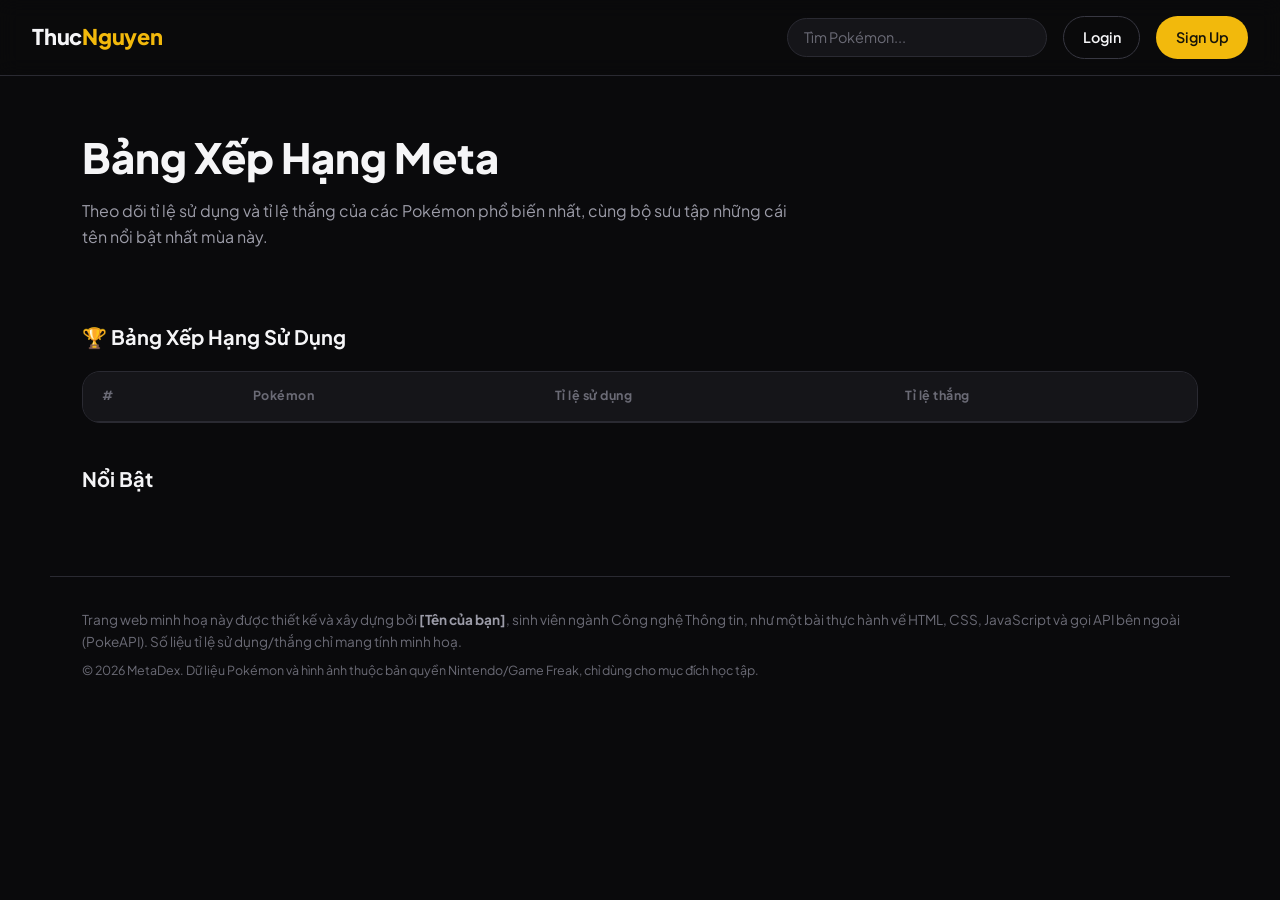
==== index.html @ 45393103 "1" ====
<!DOCTYPE html>
<html lang="vi">
<head>
<meta charset="UTF-8">
<meta name="viewport" content="width=device-width, initial-scale=1.0">
<title>MetaDex | Bảng Xếp Hạng Meta</title>
<meta name="description" content="Bảng xếp hạng tỉ lệ sử dụng và thẻ Pokémon nổi bật, dữ liệu lấy trực tiếp từ PokeAPI.">
<link rel="preconnect" href="https://fonts.googleapis.com">
<link rel="preconnect" href="https://fonts.gstatic.com" crossorigin>
<link href="https://fonts.googleapis.com/css2?family=Plus+Jakarta+Sans:wght@400;500;600;700;800&display=swap" rel="stylesheet">
<link rel="stylesheet" href="style.css">
</head>
<body>

  <header class="site-header">
    <a href="index.html" class="logo">Thuc<span>Nguyen</span></a>
    <div class="header-right">
      <div class="search-wrap">
        <input type="text" id="site-search" placeholder="Tìm Pokémon..." autocomplete="off">
        <div id="search-dropdown" class="search-dropdown"></div>
      </div>
      <a href="login.html" class="btn-ghost">Login</a>
      <a href="signup.html" class="btn-solid">Sign Up</a>
    </div>
  </header>

  <main>
    <section class="page-intro">
      <h1>Bảng Xếp Hạng Meta</h1>
      <p>Theo dõi tỉ lệ sử dụng và tỉ lệ thắng của các Pokémon phổ biến nhất, cùng bộ sưu tập những cái tên nổi bật nhất mùa này.</p>
    </section>

    <section class="leaderboard-section">
      <h2>🏆 Bảng Xếp Hạng Sử Dụng</h2>
      <div class="table-wrap">
        <table class="leaderboard-table">
          <thead>
            <tr>
              <th>#</th>
              <th>Pokémon</th>
              <th>Tỉ lệ sử dụng</th>
              <th>Tỉ lệ thắng</th>
            </tr>
          </thead>
          <tbody id="leaderboard-body">
            <tr id="leaderboard-loading"><td colspan="4" class="loading-text">Đang tải dữ liệu từ PokeAPI...</td></tr>
          </tbody>
        </table>
      </div>
    </section>

    <section class="featured-section">
      <h2>Nổi Bật</h2>
      <div id="featured-grid" class="featured-grid">
        <p class="loading-text">Đang tải...</p>
      </div>
    </section>
  </main>

  <footer class="site-footer">
    <p>Trang web minh hoạ này được thiết kế và xây dựng bởi <strong>[Tên của bạn]</strong>, sinh viên ngành Công nghệ Thông tin, như một bài thực hành về HTML, CSS, JavaScript và gọi API bên ngoài (PokeAPI). Số liệu tỉ lệ sử dụng/thắng chỉ mang tính minh hoạ.</p>
    <p class="footer-copyright">© 2026 MetaDex. Dữ liệu Pokémon và hình ảnh thuộc bản quyền Nintendo/Game Freak, chỉ dùng cho mục đích học tập.</p>
  </footer>

  <script src="data.js"></script>
  <script src="header-search.js"></script>
  <script src="home.js"></script>
</body>
</html>
---- style.css ----
/* ============================================================
   style.css — dùng chung cho tất cả các trang (index, pokemon,
   login, signup) để giao diện đồng nhất từ đầu đến cuối.
   ============================================================ */

:root {
  --bg: #0A0A0C;
  --bg-elevated: #151519;
  --bg-elevated-2: #1C1C22;
  --border: #2A2A32;
  --border-strong: #383842;
  --text-primary: #F5F5F7;
  --text-secondary: #9C9CA8;
  --text-tertiary: #6B6B76;
  --accent: #F2B90C;
  --accent-dim: rgba(242, 185, 12, 0.14);
  --accent-ink: #16140A;
  --good: #33D17A;
  --bad: #FF5C5C;
  --radius-sm: 6px;
  --radius-md: 10px;
  --radius-lg: 18px;
  --font-main: 'Plus Jakarta Sans', system-ui, -apple-system, sans-serif;
  --shadow-1: 0 12px 30px -14px rgba(0, 0, 0, 0.6);
}

/* ---------- Reset chung ---------- */
* { box-sizing: border-box; }
html { scroll-behavior: smooth; }
body, h1, h2, h3, p, ul, form { margin: 0; }
ul { padding: 0; list-style: none; }
img { max-width: 100%; display: block; }
button { font-family: inherit; }
a { color: inherit; text-decoration: none; }

body {
  background: var(--bg);
  color: var(--text-primary);
  font-family: var(--font-main);
  line-height: 1.6;
  -webkit-font-smoothing: antialiased;
}

/* ---------- Header (dùng chung mọi trang) ---------- */
.site-header {
  position: sticky;
  top: 0;
  z-index: 50;
  display: flex;
  align-items: center;
  justify-content: space-between;
  gap: 1.5rem;
  padding: 1rem 2rem;
  background: rgba(10, 10, 12, 0.9);
  backdrop-filter: blur(10px);
  border-bottom: 1px solid var(--border);
}
.site-header--auth { justify-content: flex-start; }

.logo { font-weight: 800; font-size: 1.35rem; letter-spacing: -0.01em; }
.logo span { color: var(--accent); }

.header-right { display: flex; align-items: center; gap: 1rem; }

.search-wrap { position: relative; width: 260px; }
#site-search {
  width: 100%;
  padding: 0.6rem 1rem;
  border-radius: 999px;
  border: 1px solid var(--border);
  background: var(--bg-elevated);
  color: var(--text-primary);
  font-family: inherit;
  font-size: 0.9rem;
  outline: none;
  transition: border-color 0.2s ease;
}
#site-search::placeholder { color: var(--text-tertiary); }
#site-search:focus { border-color: var(--accent); }

.search-dropdown {
  display: none;
  position: absolute;
  top: calc(100% + 8px);
  left: 0;
  right: 0;
  background: var(--bg-elevated);
  border: 1px solid var(--border);
  border-radius: var(--radius-md);
  overflow: hidden;
  overflow-y: auto;
  max-height: 320px;
  box-shadow: var(--shadow-1);
}
.search-dropdown.open { display: block; }
.search-item {
  display: flex;
  align-items: center;
  gap: 0.65rem;
  padding: 0.6rem 0.9rem;
  font-size: 0.9rem;
  transition: background 0.15s ease;
}
.search-item:hover, .search-item:focus-visible { background: var(--bg-elevated-2); }
.search-icon {
  width: 24px; height: 24px; object-fit: contain;
  background: var(--bg-elevated-2); border-radius: 6px;
}
.search-empty { padding: 0.75rem 0.9rem; color: var(--text-tertiary); font-size: 0.85rem; }

.btn-ghost, .btn-solid {
  padding: 0.55rem 1.15rem;
  border-radius: 999px;
  font-weight: 600;
  font-size: 0.9rem;
  border: 1px solid transparent;
  cursor: pointer;
  white-space: nowrap;
  display: inline-block;
  transition: transform 0.15s ease, border-color 0.15s ease, color 0.15s ease;
}
.btn-ghost { color: var(--text-primary); border-color: var(--border-strong); background: transparent; }
.btn-ghost:hover { border-color: var(--accent); color: var(--accent); }
.btn-solid { background: var(--accent); color: var(--accent-ink); }
.btn-solid:hover { transform: translateY(-1px); }
.btn-block { width: 100%; text-align: center; }

/* ---------- Bố cục trang chính ---------- */
main { max-width: 1180px; margin: 0 auto; padding: 0 2rem 4rem; }

.page-intro { padding: 3rem 0 2rem; }
.page-intro h1 { font-size: clamp(1.8rem, 3.5vw, 2.6rem); font-weight: 800; margin-bottom: 0.5rem; }
.page-intro p { color: var(--text-secondary); max-width: 60ch; }

.leaderboard-section, .featured-section { margin-top: 2.5rem; }
.leaderboard-section h2, .featured-section h2 { font-size: 1.25rem; font-weight: 700; margin-bottom: 1.1rem; }

/* ---------- Bảng xếp hạng ---------- */
.table-wrap {
  border: 1px solid var(--border);
  border-radius: var(--radius-lg);
  overflow: auto;
  max-height: 640px;
  background: var(--bg-elevated);
}
.leaderboard-table { width: 100%; border-collapse: collapse; min-width: 560px; }
.leaderboard-table thead th {
  position: sticky; top: 0;
  background: var(--bg-elevated);
  text-align: left;
  font-size: 0.78rem;
  letter-spacing: 0.04em;
  color: var(--text-tertiary);
  padding: 0.9rem 1.2rem;
  border-bottom: 1px solid var(--border);
}
.leaderboard-table td {
  padding: 0.75rem 1.2rem;
  border-bottom: 1px solid var(--border);
  font-size: 0.92rem;
}
.leaderboard-table tbody tr:last-child td { border-bottom: none; }
.leaderboard-table tbody tr:hover { background: var(--bg-elevated-2); }

.rank-badge {
  display: inline-flex; align-items: center; justify-content: center;
  width: 26px; height: 26px; border-radius: 50%;
  font-weight: 700; font-size: 0.8rem;
}
.rank-gold { background: var(--accent); color: var(--accent-ink); }
.rank-silver { background: #C7C7D1; color: #1A1A1E; }
.rank-bronze { background: #CD7F32; color: #1A1A1E; }
.rank-plain { color: var(--text-secondary); font-weight: 600; padding-left: 6px; }

.poke-row-link { display: flex; align-items: center; gap: 0.75rem; font-weight: 600; }
.poke-icon { width: 28px; height: 28px; object-fit: contain; }

.usage-cell { display: flex; align-items: center; gap: 0.6rem; }
.usage-bar { width: 90px; height: 6px; border-radius: 999px; background: var(--bg-elevated-2); overflow: hidden; }
.usage-bar-fill { height: 100%; background: var(--accent); border-radius: 999px; }

.win-rate { font-weight: 700; }
.win-good { color: var(--good); }
.win-bad { color: var(--bad); }

.loading-text { color: var(--text-tertiary); padding: 1.5rem; text-align: center; }

/* ---------- Lưới thẻ nổi bật ---------- */
.featured-grid { display: grid; grid-template-columns: repeat(4, 1fr); gap: 1.5rem; }
.poke-card {
  --type-color: #888;
  display: block;
  background: var(--bg-elevated);
  border: 1px solid var(--border);
  border-radius: var(--radius-lg);
  overflow: hidden;
  transition: border-color 0.2s ease, box-shadow 0.2s ease, transform 0.2s ease;
}
.poke-card:hover, .poke-card:focus-visible {
  border-color: var(--type-color);
  box-shadow: 0 0 0 1px var(--type-color), 0 16px 32px -18px var(--type-color);
  transform: translateY(-3px);
}
.poke-card-media {
  aspect-ratio: 1 / 1;
  display: flex; align-items: center; justify-content: center;
  background: radial-gradient(circle at 50% 40%, var(--bg-elevated-2), var(--bg-elevated));
  padding: 1rem;
}
.poke-card-media img { width: 100%; height: 100%; object-fit: contain; }
.poke-card-body { padding: 1rem 1.1rem 1.2rem; }
.poke-card-body h3 { font-size: 1.05rem; font-weight: 700; margin-bottom: 0.6rem; }
.poke-card-tags { display: flex; align-items: center; justify-content: space-between; gap: 0.5rem; }

.type-badge {
  display: inline-block;
  padding: 0.2rem 0.6rem;
  border-radius: 999px;
  font-size: 0.72rem;
  font-weight: 700;
  letter-spacing: 0.02em;
}
.rank-tag {
  font-size: 0.72rem; font-weight: 600;
  color: var(--text-tertiary);
  background: var(--bg-elevated-2);
  padding: 0.2rem 0.6rem;
  border-radius: 999px;
}

/* ---------- Trang chi tiết ---------- */
.detail-main { padding-top: 2rem; }
.back-link {
  display: inline-flex; align-items: center; gap: 0.4rem;
  color: var(--text-secondary); font-weight: 600; font-size: 0.9rem;
  margin-bottom: 1.5rem;
}
.back-link:hover { color: var(--accent); }

.detail-grid { display: grid; grid-template-columns: 340px 1fr; gap: 1.75rem; align-items: start; }
.panel {
  background: var(--bg-elevated);
  border: 1px solid var(--border);
  border-radius: var(--radius-lg);
  padding: 1.75rem;
}
.stat-panel { text-align: center; }
.detail-name { font-size: 1.7rem; font-weight: 800; }
.detail-dex { color: var(--text-tertiary); font-weight: 600; font-size: 0.9rem; }
.detail-art { width: 200px; height: 200px; object-fit: contain; margin: 1rem auto; }
.detail-types { display: flex; justify-content: center; gap: 0.5rem; margin-bottom: 1.5rem; }

.stat-bars { display: flex; flex-direction: column; gap: 0.65rem; text-align: left; }
.stat-row { display: grid; grid-template-columns: 42px 1fr 34px; align-items: center; gap: 0.75rem; }
.stat-label { font-size: 0.78rem; font-weight: 700; color: var(--text-tertiary); }
.stat-bar { height: 8px; border-radius: 999px; background: var(--bg-elevated-2); overflow: hidden; }
.stat-bar-fill { height: 100%; background: var(--accent); border-radius: 999px; }
.stat-value { font-size: 0.85rem; font-weight: 700; text-align: right; }

.analysis-panel h2 { font-size: 1.15rem; font-weight: 700; margin-bottom: 1rem; }
.analysis-stats-row {
  display: flex; gap: 2rem;
  margin-bottom: 1.25rem; padding-bottom: 1.25rem;
  border-bottom: 1px solid var(--border);
}
.mini-label { display: block; font-size: 0.75rem; color: var(--text-tertiary); margin-bottom: 0.25rem; }
.analysis-panel p { color: var(--text-secondary); line-height: 1.75; }
.analysis-panel code { background: var(--bg-elevated-2); padding: 0.1rem 0.4rem; border-radius: 4px; font-size: 0.85em; }

/* ---------- Form đăng nhập / đăng ký ---------- */
.auth-main {
  min-height: calc(100vh - 220px);
  display: flex; align-items: center; justify-content: center;
  padding: 3rem 1.5rem;
}
.auth-card {
  width: 100%; max-width: 380px;
  background: var(--bg-elevated);
  border: 1px solid var(--border);
  border-radius: var(--radius-lg);
  padding: 2.25rem;
}
.auth-card h1 { font-size: 1.5rem; font-weight: 800; margin-bottom: 0.35rem; }
.auth-subtitle { color: var(--text-secondary); margin-bottom: 1.75rem; font-size: 0.9rem; }
.auth-card form { display: flex; flex-direction: column; }
.auth-card label { font-size: 0.82rem; font-weight: 600; color: var(--text-secondary); margin-top: 0.9rem; margin-bottom: 0.35rem; }
.auth-card input {
  padding: 0.65rem 0.85rem;
  border-radius: var(--radius-sm);
  border: 1px solid var(--border);
  background: var(--bg);
  color: var(--text-primary);
  font-family: inherit;
  font-size: 0.92rem;
  outline: none;
}
.auth-card input:focus { border-color: var(--accent); }
.auth-card button { margin-top: 1.5rem; }
.auth-message {
  display: none;
  margin-top: 1rem;
  padding: 0.75rem 1rem;
  border-radius: var(--radius-sm);
  background: var(--accent-dim);
  color: var(--accent);
  font-size: 0.85rem;
  line-height: 1.5;
}
.auth-message.show { display: block; }
.auth-message.error { background: rgba(255, 92, 92, 0.12); color: var(--bad); }
.auth-switch { margin-top: 1.5rem; text-align: center; font-size: 0.88rem; color: var(--text-secondary); }
.auth-switch a { color: var(--accent); font-weight: 600; }

/* ---------- Footer (dùng chung mọi trang) ---------- */
.site-footer {
  border-top: 1px solid var(--border);
  padding: 2rem;
  max-width: 1180px;
  margin: 0 auto;
  color: var(--text-tertiary);
  font-size: 0.85rem;
  display: flex;
  flex-direction: column;
  gap: 0.5rem;
}
.site-footer strong { color: var(--text-secondary); }
.footer-copyright { font-size: 0.78rem; }

/* ---------- Responsive ---------- */
@media (max-width: 1024px) {
  .featured-grid { grid-template-columns: repeat(2, 1fr); }
  .detail-grid { grid-template-columns: 1fr; }
}
@media (max-width: 640px) {
  .site-header { flex-wrap: wrap; padding: 1rem; }
  .header-right { width: 100%; justify-content: space-between; }
  .search-wrap { width: 100%; order: 3; margin-top: 0.75rem; }
  main { padding: 0 1.25rem 3rem; }
  .featured-grid { grid-template-columns: 1fr; }
}

/* ---------- Trợ năng: focus rõ ràng + tôn trọng reduced motion ---------- */
a:focus-visible, button:focus-visible, input:focus-visible {
  outline: 2px solid var(--accent);
  outline-offset: 2px;
}
@media (prefers-reduced-motion: reduce) {
  html { scroll-behavior: auto; }
  *, *::before, *::after {
    transition-duration: 0.001ms !important;
    animation-duration: 0.001ms !important;
  }
}
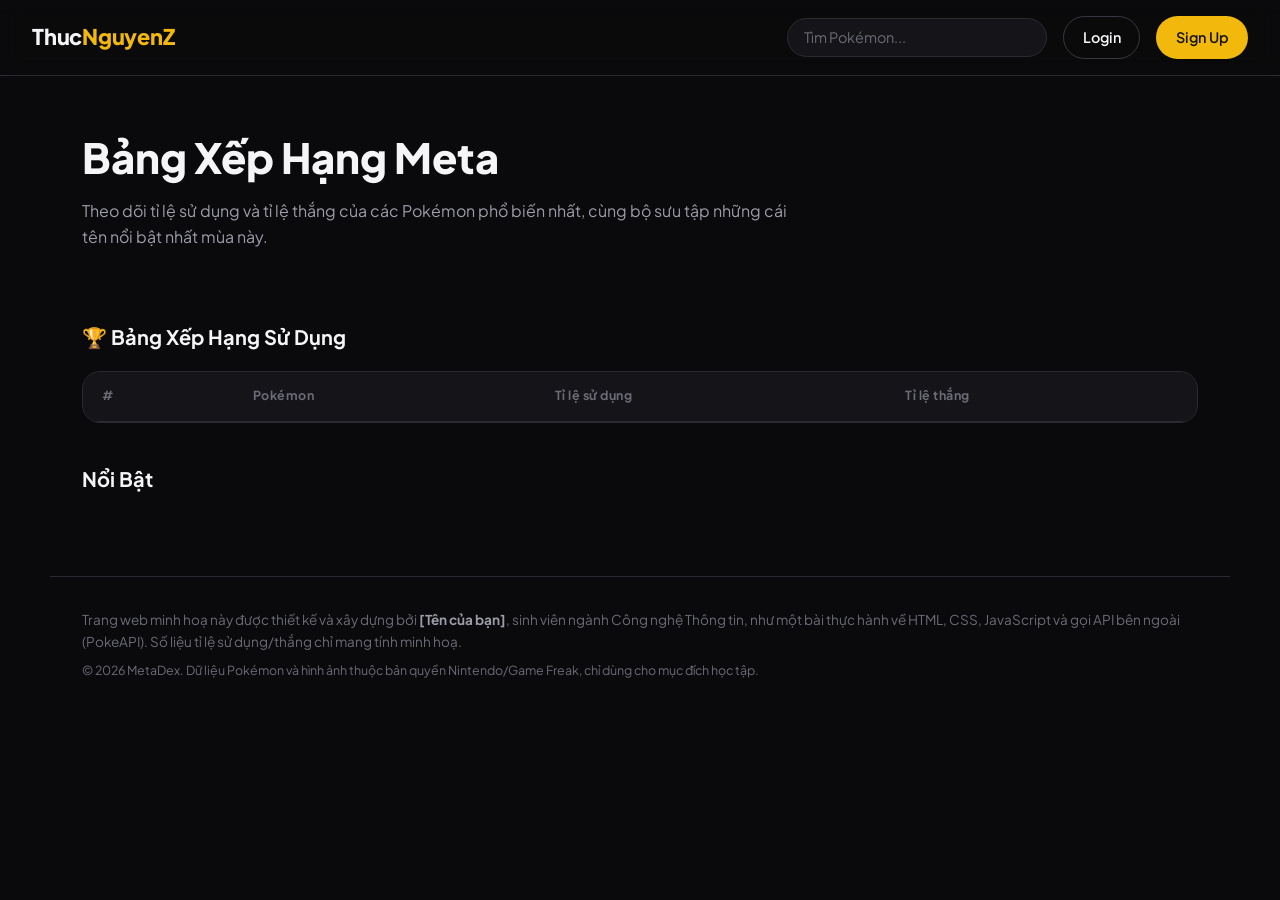
==== commit d1b8479a: "1" ====
--- a/index.html
+++ b/index.html
@@ -13,7 +13,7 @@
 <body>
 
   <header class="site-header">
-    <a href="index.html" class="logo">Thuc<span>Nguyen</span></a>
+    <a href="index.html" class="logo">Thuc<span>NguyenZ</span></a>
     <div class="header-right">
       <div class="search-wrap">
         <input type="text" id="site-search" placeholder="Tìm Pokémon..." autocomplete="off">
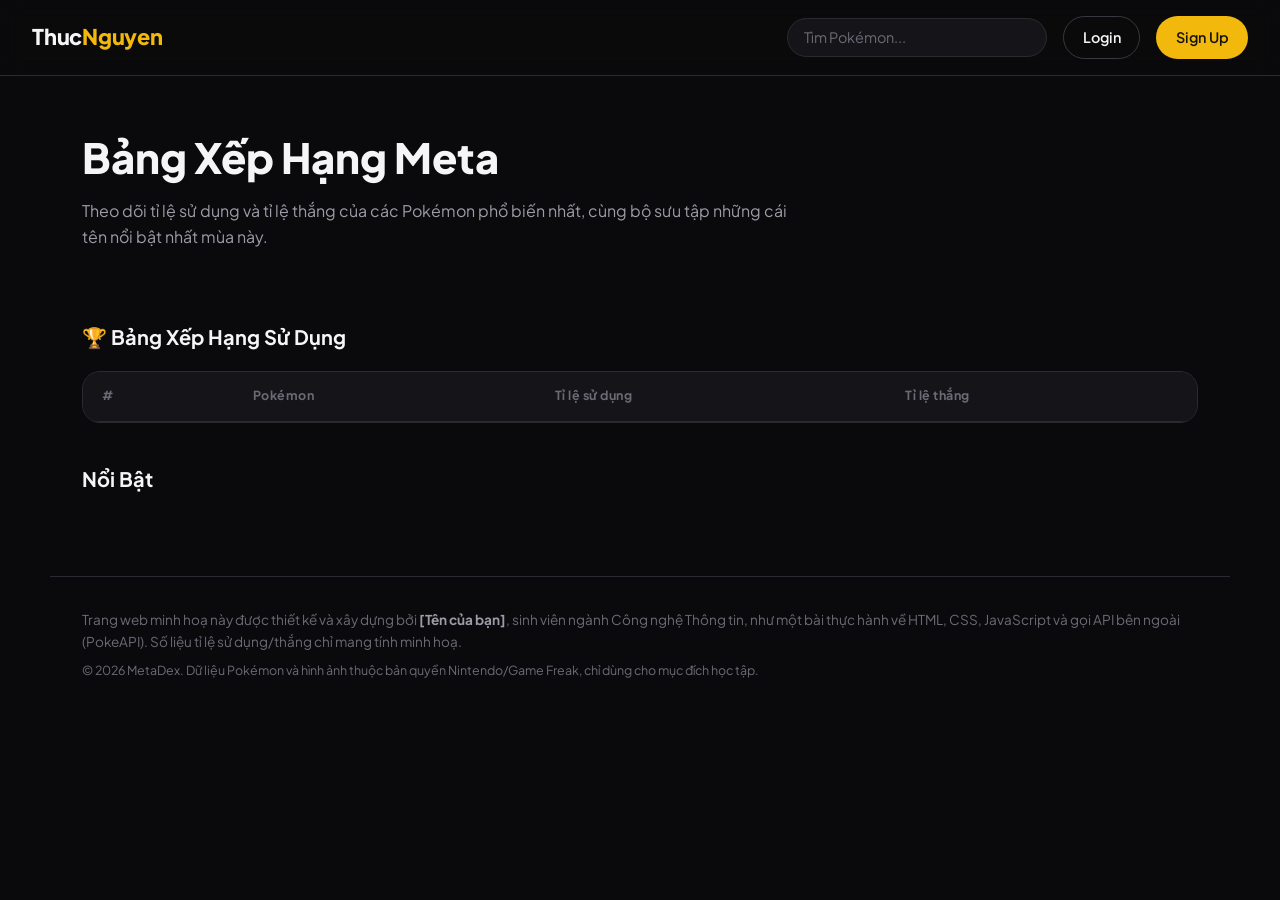
==== commit a881de42: "1" ====
--- a/index.html
+++ b/index.html
@@ -3,7 +3,7 @@
 <head>
 <meta charset="UTF-8">
 <meta name="viewport" content="width=device-width, initial-scale=1.0">
-<title>MetaDex | Bảng Xếp Hạng Meta</title>
+<title>ThucNguyen | Bảng Xếp Hạng Meta</title>
 <meta name="description" content="Bảng xếp hạng tỉ lệ sử dụng và thẻ Pokémon nổi bật, dữ liệu lấy trực tiếp từ PokeAPI.">
 <link rel="preconnect" href="https://fonts.googleapis.com">
 <link rel="preconnect" href="https://fonts.gstatic.com" crossorigin>
@@ -13,7 +13,7 @@
 <body>
 
   <header class="site-header">
-    <a href="index.html" class="logo">Thuc<span>NguyenZ</span></a>
+    <a href="index.html" class="logo">Thuc<span>Nguyen</span></a>
     <div class="header-right">
       <div class="search-wrap">
         <input type="text" id="site-search" placeholder="Tìm Pokémon..." autocomplete="off">
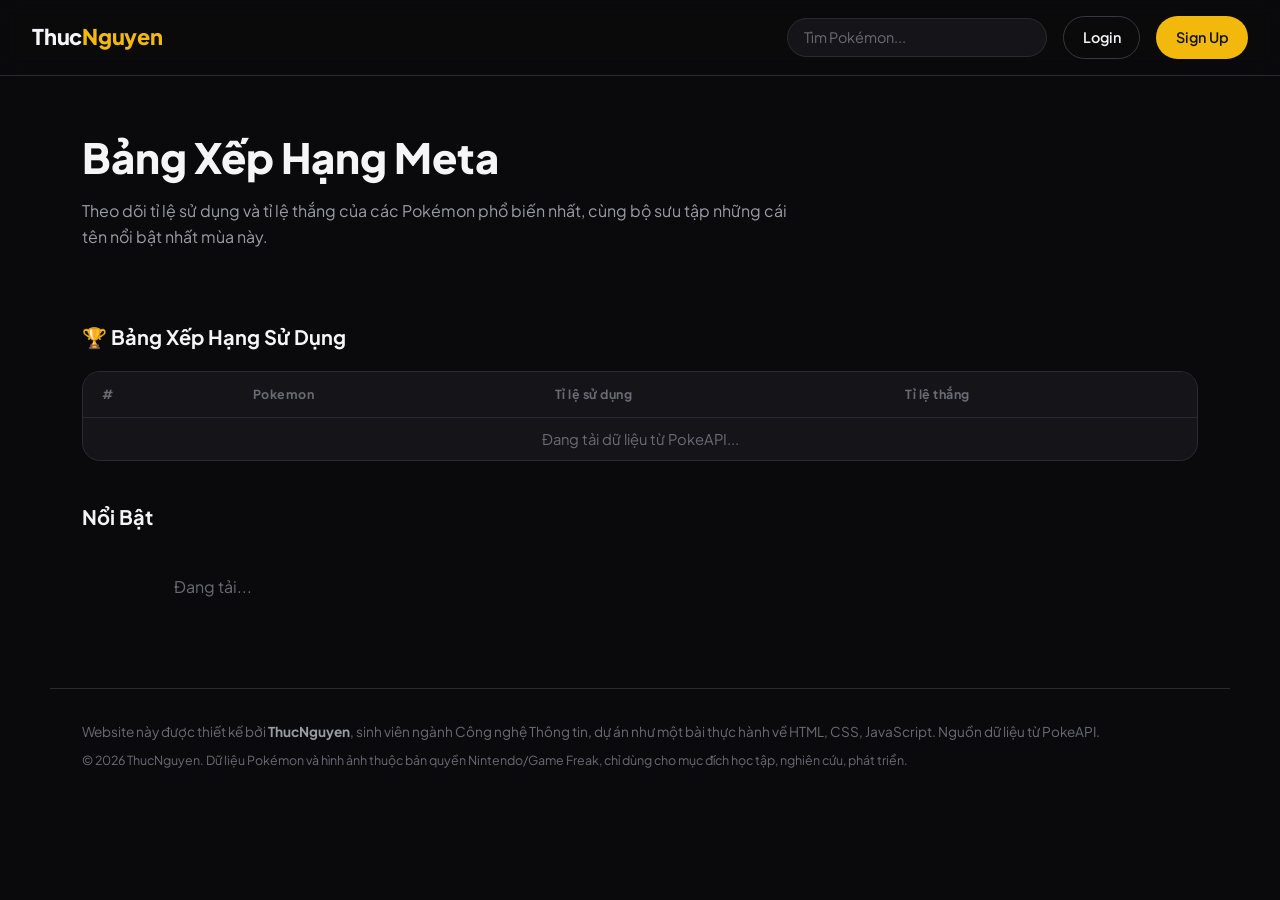
==== commit 95dcea9f: "1" ====
--- a/index.html
+++ b/index.html
@@ -1,10 +1,10 @@
-<!DOCTYPE html>
+<html>
 <html lang="vi">
 <head>
 <meta charset="UTF-8">
 <meta name="viewport" content="width=device-width, initial-scale=1.0">
 <title>ThucNguyen | Bảng Xếp Hạng Meta</title>
-<meta name="description" content="Bảng xếp hạng tỉ lệ sử dụng và thẻ Pokémon nổi bật, dữ liệu lấy trực tiếp từ PokeAPI.">
+<meta name="description" content="Bảng xếp hạng tỉ lệ sử dụng và Pokemon nổi bật, dữ liệu lấy trực tiếp từ PokeAPI.">
 <link rel="preconnect" href="https://fonts.googleapis.com">
 <link rel="preconnect" href="https://fonts.gstatic.com" crossorigin>
 <link href="https://fonts.googleapis.com/css2?family=Plus+Jakarta+Sans:wght@400;500;600;700;800&display=swap" rel="stylesheet">
@@ -37,7 +37,7 @@
           <thead>
             <tr>
               <th>#</th>
-              <th>Pokémon</th>
+              <th>Pokemon</th>
               <th>Tỉ lệ sử dụng</th>
               <th>Tỉ lệ thắng</th>
             </tr>
@@ -58,8 +58,8 @@
   </main>
 
   <footer class="site-footer">
-    <p>Trang web minh hoạ này được thiết kế và xây dựng bởi <strong>[Tên của bạn]</strong>, sinh viên ngành Công nghệ Thông tin, như một bài thực hành về HTML, CSS, JavaScript và gọi API bên ngoài (PokeAPI). Số liệu tỉ lệ sử dụng/thắng chỉ mang tính minh hoạ.</p>
-    <p class="footer-copyright">© 2026 MetaDex. Dữ liệu Pokémon và hình ảnh thuộc bản quyền Nintendo/Game Freak, chỉ dùng cho mục đích học tập.</p>
+    <p>Website này được thiết kế bởi <strong>ThucNguyen</strong>, sinh viên ngành Công nghệ Thông tin, dự án như một bài thực hành về HTML, CSS, JavaScript. Nguồn dữ liệu từ PokeAPI.</p>
+    <p class="footer-copyright">© 2026 ThucNguyen. Dữ liệu Pokémon và hình ảnh thuộc bản quyền Nintendo/Game Freak, chỉ dùng cho mục đích học tập, nghiên cứu, phát triển.</p>
   </footer>
 
   <script src="data.js"></script>
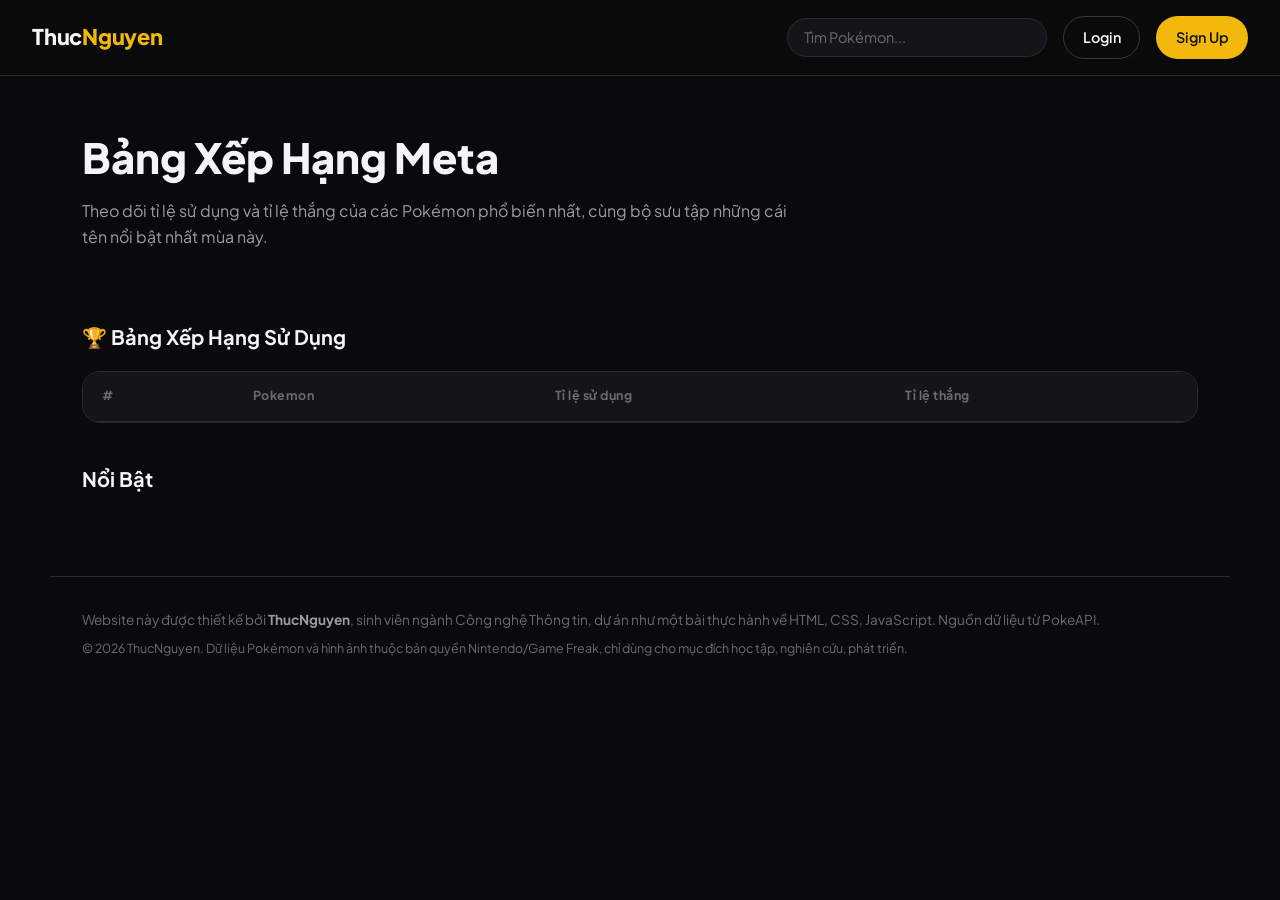
==== commit 762c774a: "1" ====
--- a/index.html
+++ b/index.html
@@ -1,4 +1,4 @@
-<html>
+<!DOCTYPE html>
 <html lang="vi">
 <head>
 <meta charset="UTF-8">
--- a/style.css
+++ b/style.css
@@ -211,6 +211,7 @@
 .poke-card-body { padding: 1rem 1.1rem 1.2rem; }
 .poke-card-body h3 { font-size: 1.05rem; font-weight: 700; margin-bottom: 0.6rem; }
 .poke-card-tags { display: flex; align-items: center; justify-content: space-between; gap: 0.5rem; }
+.type-badges { display: flex; gap: 0.4rem; flex-wrap: wrap; }
 
 .type-badge {
   display: inline-block;
@@ -266,6 +267,72 @@
 .mini-label { display: block; font-size: 0.75rem; color: var(--text-tertiary); margin-bottom: 0.25rem; }
 .analysis-panel p { color: var(--text-secondary); line-height: 1.75; }
 .analysis-panel code { background: var(--bg-elevated-2); padding: 0.1rem 0.4rem; border-radius: 4px; font-size: 0.85em; }
+
+/* ---------- Đội hình đề xuất (team.js) ---------- */
+.team-section { margin-top: 2.25rem; }
+.team-section h2 { font-size: 1.25rem; font-weight: 700; margin-bottom: 1.1rem; }
+.team-panel { padding: 1.75rem; }
+
+.team-icons { display: flex; flex-wrap: wrap; gap: 0.75rem; margin-bottom: 1.5rem; }
+.team-icon {
+  width: 64px; height: 64px;
+  padding: 8px;
+  border-radius: var(--radius-md);
+  border: 2px solid var(--border);
+  background: var(--bg-elevated-2);
+  cursor: pointer;
+  transition: border-color 0.2s ease, background 0.2s ease, transform 0.15s ease;
+}
+.team-icon img { width: 100%; height: 100%; object-fit: contain; }
+.team-icon:hover { border-color: var(--border-strong); transform: translateY(-2px); }
+.team-icon.active { border-color: var(--accent); background: var(--accent-dim); }
+
+.team-info { min-height: 110px; animation: teamFadeIn 0.25s ease; }
+@keyframes teamFadeIn {
+  from { opacity: 0; transform: translateY(4px); }
+  to { opacity: 1; transform: translateY(0); }
+}
+.team-overview { color: var(--text-secondary); line-height: 1.75; }
+.team-empty { color: var(--text-tertiary); font-size: 0.9rem; line-height: 1.7; }
+.team-empty code {
+  background: var(--bg-elevated-2);
+  padding: 0.1rem 0.4rem;
+  border-radius: 4px;
+  font-size: 0.85em;
+}
+
+.set-header { display: flex; align-items: center; gap: 0.65rem; margin-bottom: 1.35rem; }
+.set-icon { width: 34px; height: 34px; object-fit: contain; }
+.set-header h3 { font-size: 1.05rem; font-weight: 700; }
+
+.set-grid {
+  display: grid;
+  grid-template-columns: repeat(2, 1fr);
+  gap: 1.1rem 2rem;
+  margin-bottom: 1.35rem;
+  padding-bottom: 1.35rem;
+  border-bottom: 1px solid var(--border);
+}
+.set-item { display: flex; align-items: center; gap: 0.45rem; font-weight: 700; }
+.item-icon { width: 22px; height: 22px; object-fit: contain; }
+
+.moveset-grid {
+  display: grid;
+  grid-template-columns: repeat(2, 1fr);
+  gap: 0.65rem;
+  margin-bottom: 1.35rem;
+}
+.move-box {
+  background: var(--bg-elevated-2);
+  border: 1px solid var(--border);
+  border-radius: var(--radius-sm);
+  padding: 0.65rem 0.9rem;
+  font-size: 0.9rem;
+  font-weight: 600;
+  text-align: center;
+}
+
+.set-analysis { color: var(--text-secondary); line-height: 1.75; }
 
 /* ---------- Form đăng nhập / đăng ký ---------- */
 .auth-main {
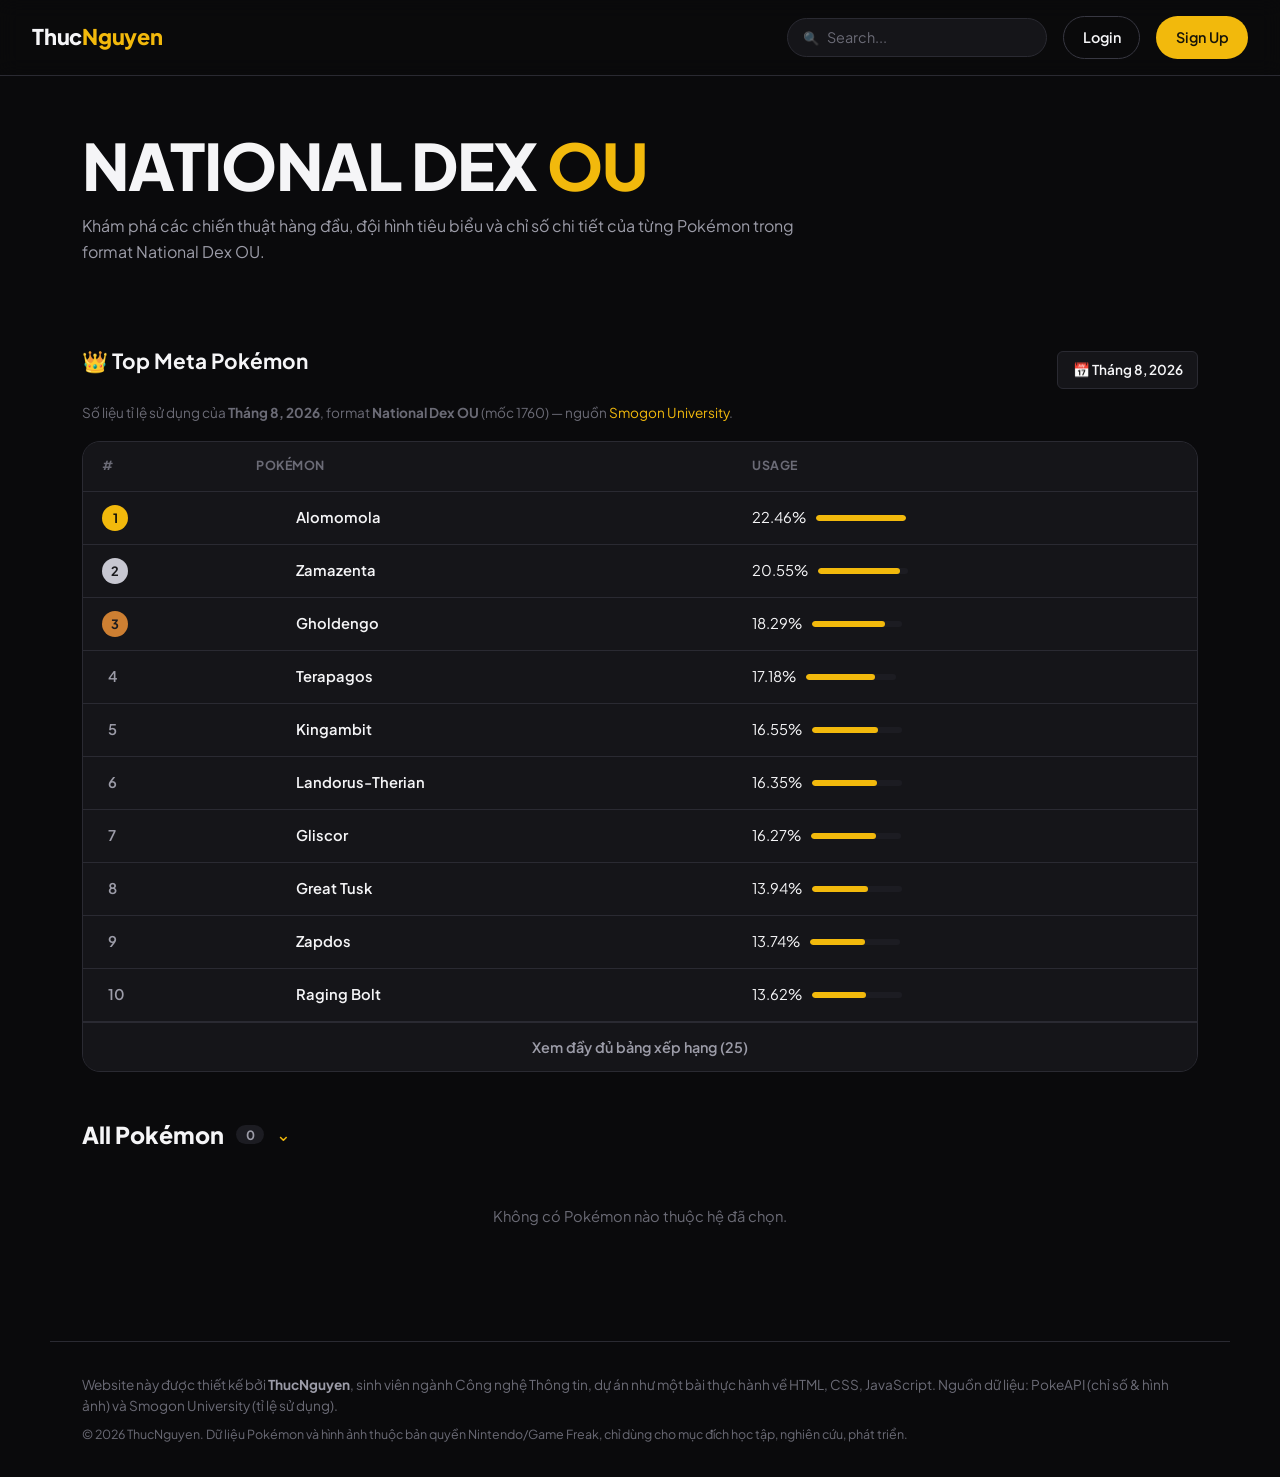
==== commit da28c625: "1" ====
--- a/index.html
+++ b/index.html
@@ -3,8 +3,8 @@
 <head>
 <meta charset="UTF-8">
 <meta name="viewport" content="width=device-width, initial-scale=1.0">
-<title>ThucNguyen | Bảng Xếp Hạng Meta</title>
-<meta name="description" content="Bảng xếp hạng tỉ lệ sử dụng và Pokemon nổi bật, dữ liệu lấy trực tiếp từ PokeAPI.">
+<title>ThucNguyen | National Dex OU</title>
+<meta name="description" content="Bảng xếp hạng tỉ lệ sử dụng National Dex OU và thư viện Pokémon, dữ liệu từ Smogon và PokeAPI.">
 <link rel="preconnect" href="https://fonts.googleapis.com">
 <link rel="preconnect" href="https://fonts.gstatic.com" crossorigin>
 <link href="https://fonts.googleapis.com/css2?family=Plus+Jakarta+Sans:wght@400;500;600;700;800&display=swap" rel="stylesheet">
@@ -16,7 +16,8 @@
     <a href="index.html" class="logo">Thuc<span>Nguyen</span></a>
     <div class="header-right">
       <div class="search-wrap">
-        <input type="text" id="site-search" placeholder="Tìm Pokémon..." autocomplete="off">
+        <span class="search-icon-lead" aria-hidden="true">🔍</span>
+        <input type="text" id="site-search" placeholder="Search..." autocomplete="off">
         <div id="search-dropdown" class="search-dropdown"></div>
       </div>
       <a href="login.html" class="btn-ghost">Login</a>
@@ -25,40 +26,69 @@
   </header>
 
   <main>
-    <section class="page-intro">
-      <h1>Bảng Xếp Hạng Meta</h1>
-      <p>Theo dõi tỉ lệ sử dụng và tỉ lệ thắng của các Pokémon phổ biến nhất, cùng bộ sưu tập những cái tên nổi bật nhất mùa này.</p>
+    <!-- Tiêu đề lớn đầu trang -->
+    <section class="hero">
+      <h1 class="hero-title">NATIONAL DEX <span>OU</span></h1>
+      <p class="hero-sub">Khám phá các chiến thuật hàng đầu, đội hình tiêu biểu và chỉ số chi tiết của từng Pokémon trong format National Dex OU.</p>
     </section>
 
+    <!-- Bảng xếp hạng tỉ lệ sử dụng -->
     <section class="leaderboard-section">
-      <h2>🏆 Bảng Xếp Hạng Sử Dụng</h2>
+      <div class="section-head">
+        <h2>👑 Top Meta Pokémon</h2>
+        <span class="month-chip">📅 Tháng 8, 2026</span>
+      </div>
+      <p class="section-note" id="usage-note"></p>
+
       <div class="table-wrap">
         <table class="leaderboard-table">
           <thead>
             <tr>
               <th>#</th>
-              <th>Pokemon</th>
-              <th>Tỉ lệ sử dụng</th>
-              <th>Tỉ lệ thắng</th>
+              <th>POKÉMON</th>
+              <th>USAGE</th>
             </tr>
           </thead>
           <tbody id="leaderboard-body">
-            <tr id="leaderboard-loading"><td colspan="4" class="loading-text">Đang tải dữ liệu từ PokeAPI...</td></tr>
+            <tr id="leaderboard-loading"><td colspan="3" class="loading-text">Đang tải dữ liệu từ PokeAPI...</td></tr>
           </tbody>
         </table>
+        <button type="button" id="rankings-toggle" class="rankings-toggle">Xem đầy đủ bảng xếp hạng</button>
       </div>
     </section>
 
-    <section class="featured-section">
-      <h2>Nổi Bật</h2>
+    <!--
+      Khối "All Pokémon": bấm tiêu đề để mở ra bộ lọc theo hệ.
+      Tích vào ô vuông của một hệ → lưới bên dưới chỉ còn Pokémon thuộc hệ đó.
+    -->
+    <section class="featured-section" id="all-pokemon-section">
+      <button type="button" id="all-pokemon-toggle" class="all-toggle" aria-expanded="false">
+        <span class="all-toggle-label">All Pokémon</span>
+        <span class="count-pill" id="all-pokemon-count">0</span>
+        <span class="chevron" aria-hidden="true">⌃</span>
+      </button>
+
+      <div class="filter-panel">
+        <button type="button" id="clear-filters" class="clear-filters">✕ Xoá toàn bộ bộ lọc</button>
+        <div class="filter-group">
+          <div class="filter-group-head">
+            <span class="branch" aria-hidden="true">↳</span>
+            <strong>Type</strong>
+            <span class="count-pill" id="type-filter-count">0</span>
+          </div>
+          <div class="type-list" id="type-list"></div>
+        </div>
+      </div>
+
       <div id="featured-grid" class="featured-grid">
         <p class="loading-text">Đang tải...</p>
       </div>
+      <p id="grid-empty" class="grid-empty">Không có Pokémon nào thuộc hệ đã chọn.</p>
     </section>
   </main>
 
   <footer class="site-footer">
-    <p>Website này được thiết kế bởi <strong>ThucNguyen</strong>, sinh viên ngành Công nghệ Thông tin, dự án như một bài thực hành về HTML, CSS, JavaScript. Nguồn dữ liệu từ PokeAPI.</p>
+    <p>Website này được thiết kế bởi <strong>ThucNguyen</strong>, sinh viên ngành Công nghệ Thông tin, dự án như một bài thực hành về HTML, CSS, JavaScript. Nguồn dữ liệu: PokeAPI (chỉ số &amp; hình ảnh) và Smogon University (tỉ lệ sử dụng).</p>
     <p class="footer-copyright">© 2026 ThucNguyen. Dữ liệu Pokémon và hình ảnh thuộc bản quyền Nintendo/Game Freak, chỉ dùng cho mục đích học tập, nghiên cứu, phát triển.</p>
   </footer>
 
--- a/style.css
+++ b/style.css
@@ -76,6 +76,12 @@
   transition: border-color 0.2s ease;
 }
 #site-search::placeholder { color: var(--text-tertiary); }
+.search-icon-lead {
+  position: absolute; left: 0.95rem; top: 50%;
+  transform: translateY(-50%);
+  font-size: 0.82rem; opacity: 0.5; pointer-events: none;
+}
+.search-wrap #site-search { padding-left: 2.4rem; }
 #site-search:focus { border-color: var(--accent); }
 
 .search-dropdown {
@@ -185,154 +191,354 @@
 
 .loading-text { color: var(--text-tertiary); padding: 1.5rem; text-align: center; }
 
-/* ---------- Lưới thẻ nổi bật ---------- */
-.featured-grid { display: grid; grid-template-columns: repeat(4, 1fr); gap: 1.5rem; }
+/* ---------- Hero đầu trang ---------- */
+.hero { padding: 3.5rem 0 2.5rem; }
+.hero-title {
+  font-size: clamp(2.2rem, 6vw, 4rem);
+  font-weight: 800;
+  letter-spacing: -0.02em;
+  line-height: 1.05;
+  margin-bottom: 0.9rem;
+}
+.hero-title span { color: var(--accent); }
+.hero-sub { color: var(--text-secondary); max-width: 62ch; }
+
+/* ---------- Đầu mục + ghi chú nguồn ---------- */
+.section-head {
+  display: flex; align-items: center; justify-content: space-between;
+  gap: 1rem; flex-wrap: wrap; margin-bottom: 0.4rem;
+}
+.section-head h2 { font-size: 1.3rem; font-weight: 700; }
+.month-chip {
+  background: var(--bg-elevated); border: 1px solid var(--border);
+  border-radius: var(--radius-sm); padding: 0.45rem 0.9rem;
+  font-size: 0.85rem; font-weight: 600; white-space: nowrap;
+}
+.section-note { color: var(--text-tertiary); font-size: 0.85rem; margin-bottom: 1.1rem; }
+.section-note a { color: var(--accent); }
+
+/* ---------- Bảng xếp hạng: mở rộng / thu gọn ---------- */
+.leaderboard-table tbody tr.row-hidden { display: none; }
+.leaderboard-table tbody tr.row-hidden.row-shown { display: table-row; }
+
+.rankings-toggle {
+  width: 100%;
+  padding: 0.95rem;
+  background: var(--bg-elevated);
+  border: none;
+  border-top: 1px solid var(--border);
+  color: var(--text-secondary);
+  font-size: 0.9rem; font-weight: 600;
+  cursor: pointer;
+  transition: color 0.2s ease, background 0.2s ease;
+}
+.rankings-toggle:hover { color: var(--accent); background: var(--bg-elevated-2); }
+
+/* ---------- Khối "All Pokémon" + bộ lọc theo hệ ---------- */
+.all-toggle {
+  display: flex; align-items: center; gap: 0.75rem;
+  background: none; border: none; padding: 0;
+  color: var(--text-primary); cursor: pointer; margin-bottom: 0.5rem;
+}
+.all-toggle-label { font-size: 1.45rem; font-weight: 800; }
+.count-pill {
+  background: var(--bg-elevated-2); color: var(--text-secondary);
+  border-radius: 999px; padding: 0.1rem 0.6rem;
+  font-size: 0.8rem; font-weight: 700;
+}
+.count-pill.has-filters { background: var(--accent); color: var(--accent-ink); }
+.all-toggle .chevron {
+  color: var(--accent); font-size: 1.1rem;
+  transition: transform 0.25s ease; transform: rotate(180deg);
+}
+#all-pokemon-section.open .all-toggle .chevron { transform: rotate(0deg); }
+
+/* Bảng lọc: mặc định đóng, mở khi bấm "All Pokémon" */
+.filter-panel {
+  max-height: 0; overflow: hidden; opacity: 0;
+  transition: max-height 0.35s ease, opacity 0.25s ease, margin 0.3s ease;
+}
+#all-pokemon-section.open .filter-panel {
+  max-height: 460px; opacity: 1; margin-bottom: 1.75rem;
+}
+.clear-filters {
+  background: none; border: none; padding: 0.2rem 0;
+  color: var(--text-tertiary); font-size: 0.85rem; cursor: pointer;
+}
+.clear-filters:hover { color: var(--bad); }
+
+.filter-group { margin-top: 0.75rem; padding-left: 0.5rem; }
+.filter-group-head {
+  display: flex; align-items: center; gap: 0.5rem; margin-bottom: 0.6rem;
+}
+.branch { color: var(--accent); font-weight: 700; }
+
+.type-list {
+  max-height: 236px; overflow-y: auto;
+  border: 1px solid var(--border); border-radius: var(--radius-md);
+  background: var(--bg-elevated); padding: 0.4rem;
+  max-width: 340px;
+}
+.type-row {
+  display: grid; grid-template-columns: auto auto 1fr auto;
+  align-items: center; gap: 0.65rem;
+  padding: 0.4rem 0.6rem; border-radius: var(--radius-sm);
+  cursor: pointer; transition: background 0.15s ease;
+}
+.type-row:hover { background: var(--bg-elevated-2); }
+.type-row input {
+  width: 17px; height: 17px; cursor: pointer;
+  accent-color: var(--accent); margin: 0;
+}
+.type-dot { width: 9px; height: 9px; border-radius: 50%; }
+.type-name { font-size: 0.9rem; font-weight: 500; }
+.type-count { color: var(--text-tertiary); font-size: 0.82rem; }
+
+.grid-empty {
+  display: none; text-align: center; color: var(--text-tertiary);
+  padding: 3rem 1rem; font-size: 0.92rem;
+}
+.grid-empty.show { display: block; }
+
+/* ---------- Lưới thẻ Pokémon ---------- */
+.featured-section { margin-top: 3rem; }
+.featured-grid { display: grid; grid-template-columns: repeat(4, 1fr); gap: 1.4rem; }
+
 .poke-card {
   --type-color: #888;
-  display: block;
+  display: flex; flex-direction: column;
   background: var(--bg-elevated);
   border: 1px solid var(--border);
   border-radius: var(--radius-lg);
-  overflow: hidden;
-  transition: border-color 0.2s ease, box-shadow 0.2s ease, transform 0.2s ease;
-}
+  padding: 1.15rem;
+  transition: border-color 0.2s ease, box-shadow 0.25s ease, transform 0.2s ease;
+}
+.poke-card.card-hidden { display: none; }
 .poke-card:hover, .poke-card:focus-visible {
   border-color: var(--type-color);
-  box-shadow: 0 0 0 1px var(--type-color), 0 16px 32px -18px var(--type-color);
+  box-shadow: 0 0 0 1px var(--type-color), 0 0 34px -6px var(--type-color);
   transform: translateY(-3px);
 }
+
+.poke-card-top { display: flex; align-items: flex-start; justify-content: space-between; gap: 0.5rem; }
+.poke-card-top h3 { font-size: 1.08rem; font-weight: 800; letter-spacing: -0.01em; line-height: 1.2; }
+.poke-card-dex { color: var(--text-tertiary); font-size: 0.82rem; font-weight: 600; }
+.poke-card-arrow { color: var(--text-tertiary); font-size: 1.05rem; transition: color 0.2s ease, transform 0.2s ease; }
+.poke-card:hover .poke-card-arrow { color: var(--text-primary); transform: translate(2px, -2px); }
+
 .poke-card-media {
+  flex: 1;
   aspect-ratio: 1 / 1;
   display: flex; align-items: center; justify-content: center;
-  background: radial-gradient(circle at 50% 40%, var(--bg-elevated-2), var(--bg-elevated));
-  padding: 1rem;
+  padding: 0.75rem;
+  margin: 0.5rem 0 0.9rem;
+  border-radius: var(--radius-md);
+  background: var(--bg-elevated-2);
+  background: radial-gradient(circle at 50% 45%, color-mix(in srgb, var(--type-color) 14%, transparent), transparent 70%);
 }
 .poke-card-media img { width: 100%; height: 100%; object-fit: contain; }
-.poke-card-body { padding: 1rem 1.1rem 1.2rem; }
-.poke-card-body h3 { font-size: 1.05rem; font-weight: 700; margin-bottom: 0.6rem; }
+
 .poke-card-tags { display: flex; align-items: center; justify-content: space-between; gap: 0.5rem; }
 .type-badges { display: flex; gap: 0.4rem; flex-wrap: wrap; }
 
 .type-badge {
   display: inline-block;
-  padding: 0.2rem 0.6rem;
-  border-radius: 999px;
-  font-size: 0.72rem;
-  font-weight: 700;
-  letter-spacing: 0.02em;
-}
+  padding: 0.22rem 0.62rem;
+  border-radius: var(--radius-sm);
+  font-size: 0.7rem; font-weight: 700;
+  letter-spacing: 0.02em; text-transform: uppercase;
+}
+.type-badge--solid { color: #12121a; padding: 0.45rem 1.05rem; font-size: 0.8rem; border-radius: var(--radius-sm); }
+
 .rank-tag {
-  font-size: 0.72rem; font-weight: 600;
+  font-size: 0.72rem; font-weight: 700;
   color: var(--text-tertiary);
   background: var(--bg-elevated-2);
-  padding: 0.2rem 0.6rem;
-  border-radius: 999px;
-}
-
-/* ---------- Trang chi tiết ---------- */
-.detail-main { padding-top: 2rem; }
+  padding: 0.25rem 0.6rem;
+  border-radius: var(--radius-sm);
+}
+
+/* ---------- TRANG CHI TIẾT ---------- */
+.detail-main { padding-top: 1.75rem; }
 .back-link {
-  display: inline-flex; align-items: center; gap: 0.4rem;
-  color: var(--text-secondary); font-weight: 600; font-size: 0.9rem;
+  display: inline-flex; align-items: center; gap: 0.45rem;
+  color: var(--text-secondary); font-weight: 600; font-size: 0.95rem;
   margin-bottom: 1.5rem;
 }
 .back-link:hover { color: var(--accent); }
 
-.detail-grid { display: grid; grid-template-columns: 340px 1fr; gap: 1.75rem; align-items: start; }
+.detail-layout {
+  display: grid;
+  grid-template-columns: 330px 1fr;
+  gap: 2rem;
+  align-items: start;
+}
+.detail-side { position: sticky; top: 90px; }
+.detail-body { min-width: 0; } /* cho phép nội dung dài xuống dòng thay vì tràn lưới */
+
 .panel {
   background: var(--bg-elevated);
   border: 1px solid var(--border);
   border-radius: var(--radius-lg);
   padding: 1.75rem;
 }
-.stat-panel { text-align: center; }
-.detail-name { font-size: 1.7rem; font-weight: 800; }
-.detail-dex { color: var(--text-tertiary); font-weight: 600; font-size: 0.9rem; }
-.detail-art { width: 200px; height: 200px; object-fit: contain; margin: 1rem auto; }
-.detail-types { display: flex; justify-content: center; gap: 0.5rem; margin-bottom: 1.5rem; }
-
-.stat-bars { display: flex; flex-direction: column; gap: 0.65rem; text-align: left; }
-.stat-row { display: grid; grid-template-columns: 42px 1fr 34px; align-items: center; gap: 0.75rem; }
+
+/* Ô trái: nền toả sáng theo màu hệ của Pokémon */
+.stat-panel {
+  --poke-color: var(--accent);
+  text-align: center;
+  /* Fallback trước cho trình duyệt cũ chưa hỗ trợ color-mix() */
+  background: var(--bg-elevated);
+  border-color: var(--border);
+  background:
+    radial-gradient(circle at 50% 38%, color-mix(in srgb, var(--poke-color) 16%, transparent), transparent 68%),
+    var(--bg-elevated);
+  border-color: color-mix(in srgb, var(--poke-color) 26%, var(--border));
+}
+.detail-head { display: flex; align-items: baseline; justify-content: space-between; gap: 0.75rem; }
+.detail-name { font-size: 1.75rem; font-weight: 800; letter-spacing: -0.02em; text-align: left; }
+.detail-dex { color: var(--text-tertiary); font-weight: 700; font-size: 1.05rem; }
+
+.detail-art-wrap { padding: 1.25rem 0 1.5rem; }
+.detail-art { width: 190px; height: 190px; object-fit: contain; margin: 0 auto; }
+
+.detail-types { display: flex; justify-content: center; gap: 0.6rem; margin-bottom: 1.75rem; }
+
+.stat-bars { display: flex; flex-direction: column; gap: 0.7rem; text-align: left; }
+.stat-row { display: grid; grid-template-columns: 40px 1fr 34px; align-items: center; gap: 0.8rem; }
 .stat-label { font-size: 0.78rem; font-weight: 700; color: var(--text-tertiary); }
-.stat-bar { height: 8px; border-radius: 999px; background: var(--bg-elevated-2); overflow: hidden; }
-.stat-bar-fill { height: 100%; background: var(--accent); border-radius: 999px; }
-.stat-value { font-size: 0.85rem; font-weight: 700; text-align: right; }
-
-.analysis-panel h2 { font-size: 1.15rem; font-weight: 700; margin-bottom: 1rem; }
-.analysis-stats-row {
-  display: flex; gap: 2rem;
-  margin-bottom: 1.25rem; padding-bottom: 1.25rem;
+.stat-bar { height: 7px; border-radius: 999px; background: var(--bg-elevated-2); overflow: hidden; }
+.stat-bar-fill { height: 100%; border-radius: 999px; transition: width 0.5s ease; }
+.stat-value { font-size: 0.88rem; font-weight: 800; text-align: right; }
+
+.detail-usage {
+  display: none;
+  margin-top: 1rem; padding: 1.1rem 1.35rem;
+  background: var(--bg-elevated);
+  border: 1px solid var(--border);
+  border-radius: var(--radius-lg);
+}
+.detail-usage.show { display: block; }
+
+/* ---------- Cột phải: Top Meta Teams ---------- */
+.team-section-title {
+  font-size: 1.45rem; font-weight: 800;
+  margin-bottom: 1.1rem;
+  padding-bottom: 1.1rem;
   border-bottom: 1px solid var(--border);
 }
-.mini-label { display: block; font-size: 0.75rem; color: var(--text-tertiary); margin-bottom: 0.25rem; }
-.analysis-panel p { color: var(--text-secondary); line-height: 1.75; }
-.analysis-panel code { background: var(--bg-elevated-2); padding: 0.1rem 0.4rem; border-radius: 4px; font-size: 0.85em; }
-
-/* ---------- Đội hình đề xuất (team.js) ---------- */
-.team-section { margin-top: 2.25rem; }
-.team-section h2 { font-size: 1.25rem; font-weight: 700; margin-bottom: 1.1rem; }
-.team-panel { padding: 1.75rem; }
-
-.team-icons { display: flex; flex-wrap: wrap; gap: 0.75rem; margin-bottom: 1.5rem; }
+.team-panel { padding: 1.6rem; }
+
+.team-head {
+  display: flex; align-items: flex-start; justify-content: space-between;
+  gap: 1rem; margin-bottom: 1.35rem;
+}
+.team-title { font-size: 1.2rem; font-weight: 800; line-height: 1.35; }
+.team-author { color: var(--text-tertiary); font-size: 0.9rem; margin-top: 0.2rem; }
+.lang-badge {
+  background: var(--accent); color: var(--accent-ink);
+  font-size: 0.75rem; font-weight: 800;
+  padding: 0.3rem 0.7rem; border-radius: var(--radius-sm);
+  flex-shrink: 0;
+}
+
+/* Hàng icon đội hình */
+.team-icons {
+  display: grid;
+  grid-template-columns: repeat(6, 1fr);
+  gap: 0.65rem;
+  background: var(--bg);
+  border: 1px solid var(--border);
+  border-radius: var(--radius-md);
+  padding: 0.65rem;
+  margin-bottom: 1.35rem;
+}
 .team-icon {
-  width: 64px; height: 64px;
-  padding: 8px;
+  aspect-ratio: 1 / 1;
+  padding: 0.5rem;
   border-radius: var(--radius-md);
-  border: 2px solid var(--border);
-  background: var(--bg-elevated-2);
+  border: 2px solid transparent;
+  background: var(--bg-elevated);
   cursor: pointer;
   transition: border-color 0.2s ease, background 0.2s ease, transform 0.15s ease;
 }
 .team-icon img { width: 100%; height: 100%; object-fit: contain; }
 .team-icon:hover { border-color: var(--border-strong); transform: translateY(-2px); }
-.team-icon.active { border-color: var(--accent); background: var(--accent-dim); }
-
-.team-info { min-height: 110px; animation: teamFadeIn 0.25s ease; }
+.team-icon.active {
+  border-color: var(--accent);
+  background: var(--accent-dim);
+  box-shadow: 0 0 18px -6px var(--accent);
+}
+
+.team-info { animation: teamFadeIn 0.25s ease; }
 @keyframes teamFadeIn {
-  from { opacity: 0; transform: translateY(4px); }
+  from { opacity: 0; transform: translateY(5px); }
   to { opacity: 1; transform: translateY(0); }
 }
-.team-overview { color: var(--text-secondary); line-height: 1.75; }
-.team-empty { color: var(--text-tertiary); font-size: 0.9rem; line-height: 1.7; }
-.team-empty code {
-  background: var(--bg-elevated-2);
-  padding: 0.1rem 0.4rem;
-  border-radius: 4px;
-  font-size: 0.85em;
-}
-
-.set-header { display: flex; align-items: center; gap: 0.65rem; margin-bottom: 1.35rem; }
+
+/* Ô chi tiết bộ set */
+.set-block {
+  background: var(--bg);
+  border: 1px solid var(--border);
+  border-radius: var(--radius-md);
+  padding: 1.4rem;
+  margin-bottom: 1.1rem;
+}
+.set-header { display: flex; align-items: center; gap: 0.6rem; margin-bottom: 1.35rem; }
 .set-icon { width: 34px; height: 34px; object-fit: contain; }
-.set-header h3 { font-size: 1.05rem; font-weight: 700; }
+.set-header h4 { font-size: 1.05rem; font-weight: 800; }
 
 .set-grid {
-  display: grid;
-  grid-template-columns: repeat(2, 1fr);
-  gap: 1.1rem 2rem;
-  margin-bottom: 1.35rem;
-  padding-bottom: 1.35rem;
-  border-bottom: 1px solid var(--border);
-}
-.set-item { display: flex; align-items: center; gap: 0.45rem; font-weight: 700; }
-.item-icon { width: 22px; height: 22px; object-fit: contain; }
+  display: grid; grid-template-columns: repeat(2, 1fr);
+  gap: 1.15rem 2rem; margin-bottom: 1.35rem;
+}
+.mini-label {
+  display: block; font-size: 0.72rem; letter-spacing: 0.06em;
+  color: var(--text-tertiary); font-weight: 700; margin-bottom: 0.3rem;
+}
+.set-item { display: flex; align-items: center; gap: 0.5rem; font-weight: 700; }
+.item-icon { width: 24px; height: 24px; object-fit: contain; }
 
 .moveset-grid {
-  display: grid;
-  grid-template-columns: repeat(2, 1fr);
-  gap: 0.65rem;
-  margin-bottom: 1.35rem;
+  display: grid; grid-template-columns: repeat(2, 1fr); gap: 0.65rem;
 }
 .move-box {
   background: var(--bg-elevated-2);
   border: 1px solid var(--border);
   border-radius: var(--radius-sm);
-  padding: 0.65rem 0.9rem;
-  font-size: 0.9rem;
-  font-weight: 600;
-  text-align: center;
-}
-
-.set-analysis { color: var(--text-secondary); line-height: 1.75; }
+  padding: 0.7rem 1rem;
+  font-size: 0.92rem; font-weight: 600;
+}
+
+/* Ô Analysis — viền vàng bên trái như trong ảnh mẫu */
+.analysis-block {
+  border-left: 3px solid var(--accent);
+  padding: 0.2rem 0 0.2rem 1.15rem;
+}
+.analysis-heading {
+  color: var(--accent); font-size: 1rem; font-weight: 700;
+  margin-bottom: 0.8rem;
+}
+.analysis-block p { color: var(--text-secondary); line-height: 1.9; }
+
+/* Icon Pokémon chèn giữa dòng chữ trong bài phân tích */
+.inline-poke {
+  display: inline-block;
+  width: 30px; height: 30px;
+  object-fit: contain;
+  vertical-align: -0.6em;
+  margin: 0 0.15em;
+}
+
+.team-foot { margin-top: 1.35rem; padding-top: 1.1rem; border-top: 1px solid var(--border); }
+.pokepaste-link { color: var(--good); font-weight: 600; font-size: 0.9rem; }
+.pokepaste-link:hover { text-decoration: underline; }
+
+.team-empty { color: var(--text-tertiary); font-size: 0.92rem; line-height: 1.8; }
+.team-empty code {
+  background: var(--bg-elevated-2); padding: 0.12rem 0.42rem;
+  border-radius: 4px; font-size: 0.88em; color: var(--accent);
+}
 
 /* ---------- Form đăng nhập / đăng ký ---------- */
 .auth-main {
@@ -394,16 +600,26 @@
 .footer-copyright { font-size: 0.78rem; }
 
 /* ---------- Responsive ---------- */
-@media (max-width: 1024px) {
+@media (max-width: 1100px) {
+  .featured-grid { grid-template-columns: repeat(3, 1fr); }
+  .detail-layout { grid-template-columns: 1fr; }
+  .detail-side { position: static; }
+}
+@media (max-width: 820px) {
   .featured-grid { grid-template-columns: repeat(2, 1fr); }
-  .detail-grid { grid-template-columns: 1fr; }
+  .set-grid { grid-template-columns: 1fr; gap: 1rem; }
+  .team-icons { grid-template-columns: repeat(3, 1fr); }
 }
 @media (max-width: 640px) {
-  .site-header { flex-wrap: wrap; padding: 1rem; }
-  .header-right { width: 100%; justify-content: space-between; }
-  .search-wrap { width: 100%; order: 3; margin-top: 0.75rem; }
-  main { padding: 0 1.25rem 3rem; }
+  .site-header { flex-wrap: wrap; padding: 1rem; gap: 0.75rem; }
+  .header-right { width: 100%; justify-content: space-between; flex-wrap: wrap; }
+  .search-wrap { width: 100%; order: 3; }
+  main { padding: 0 1.15rem 3rem; }
   .featured-grid { grid-template-columns: 1fr; }
+  .moveset-grid { grid-template-columns: 1fr; }
+  .hero { padding: 2.25rem 0 1.75rem; }
+  .type-list { max-width: none; }
+  .detail-name { font-size: 1.4rem; }
 }
 
 /* ---------- Trợ năng: focus rõ ràng + tôn trọng reduced motion ---------- */
